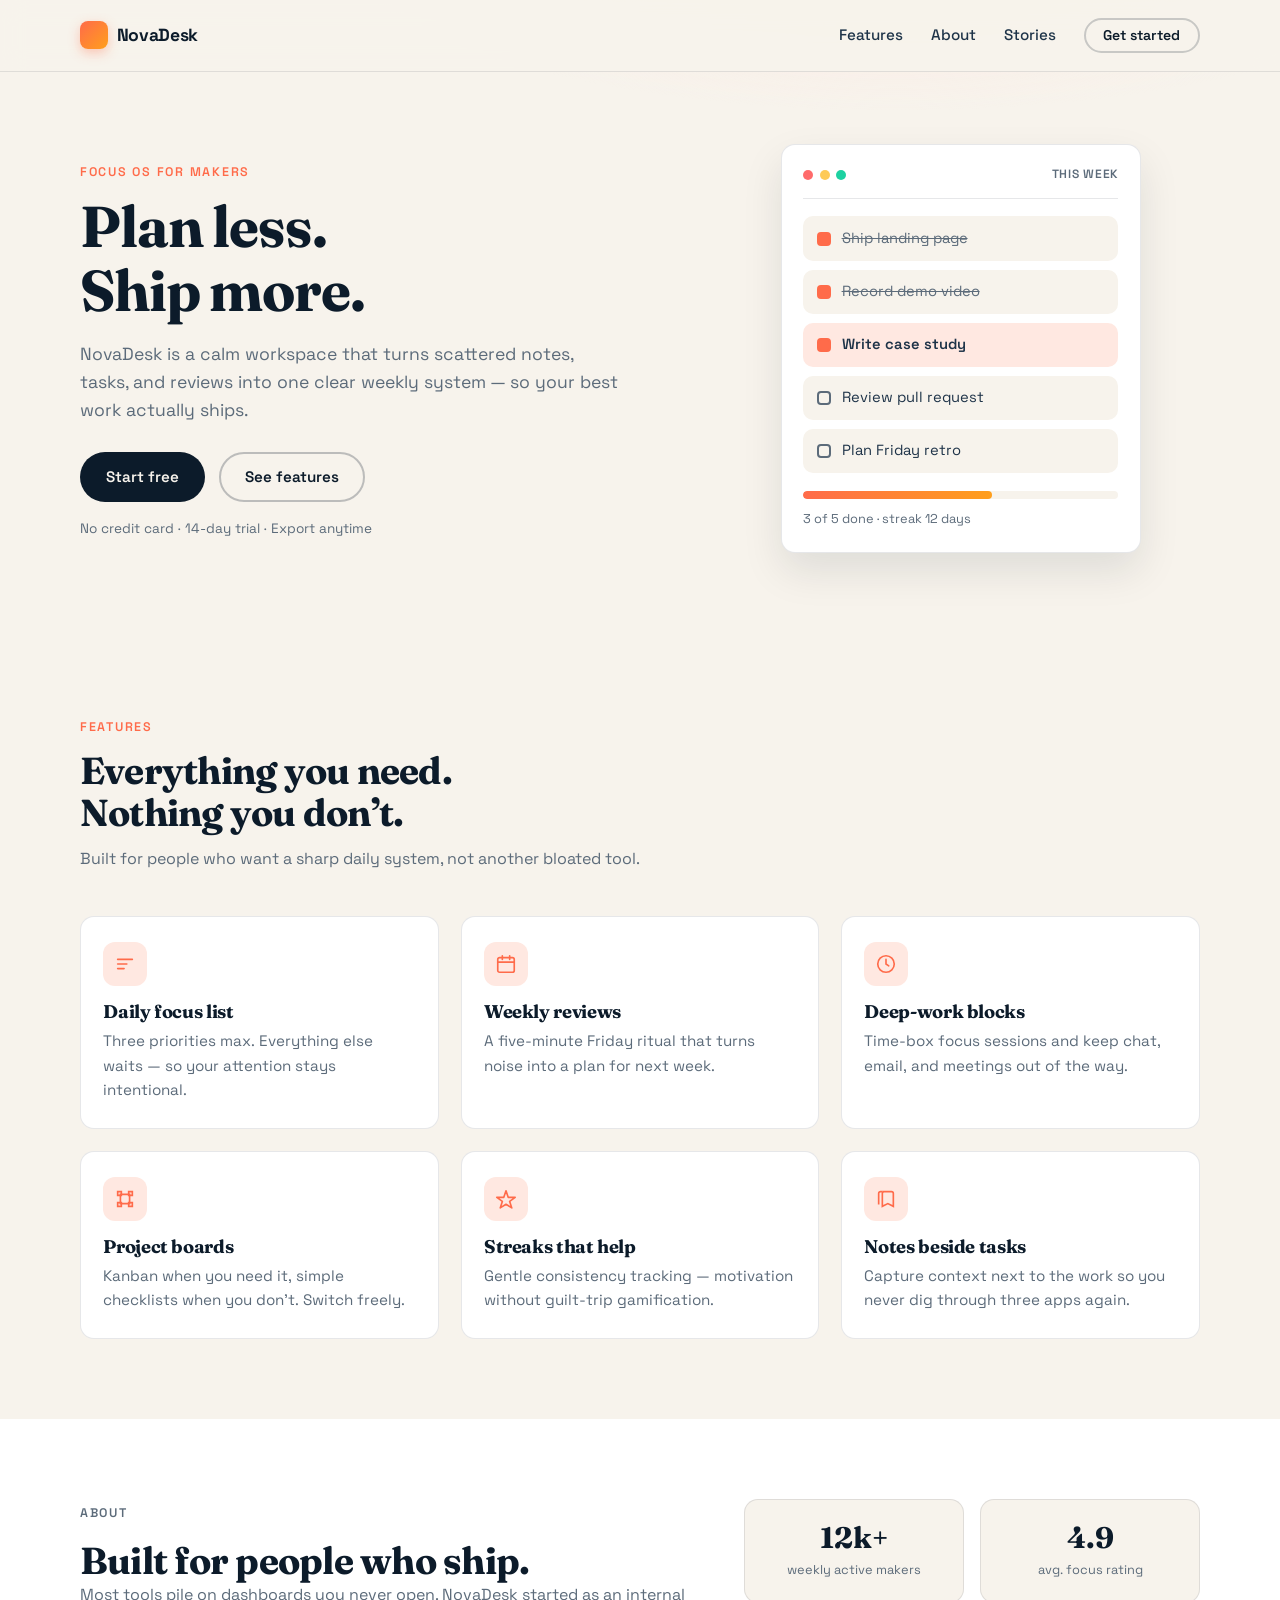
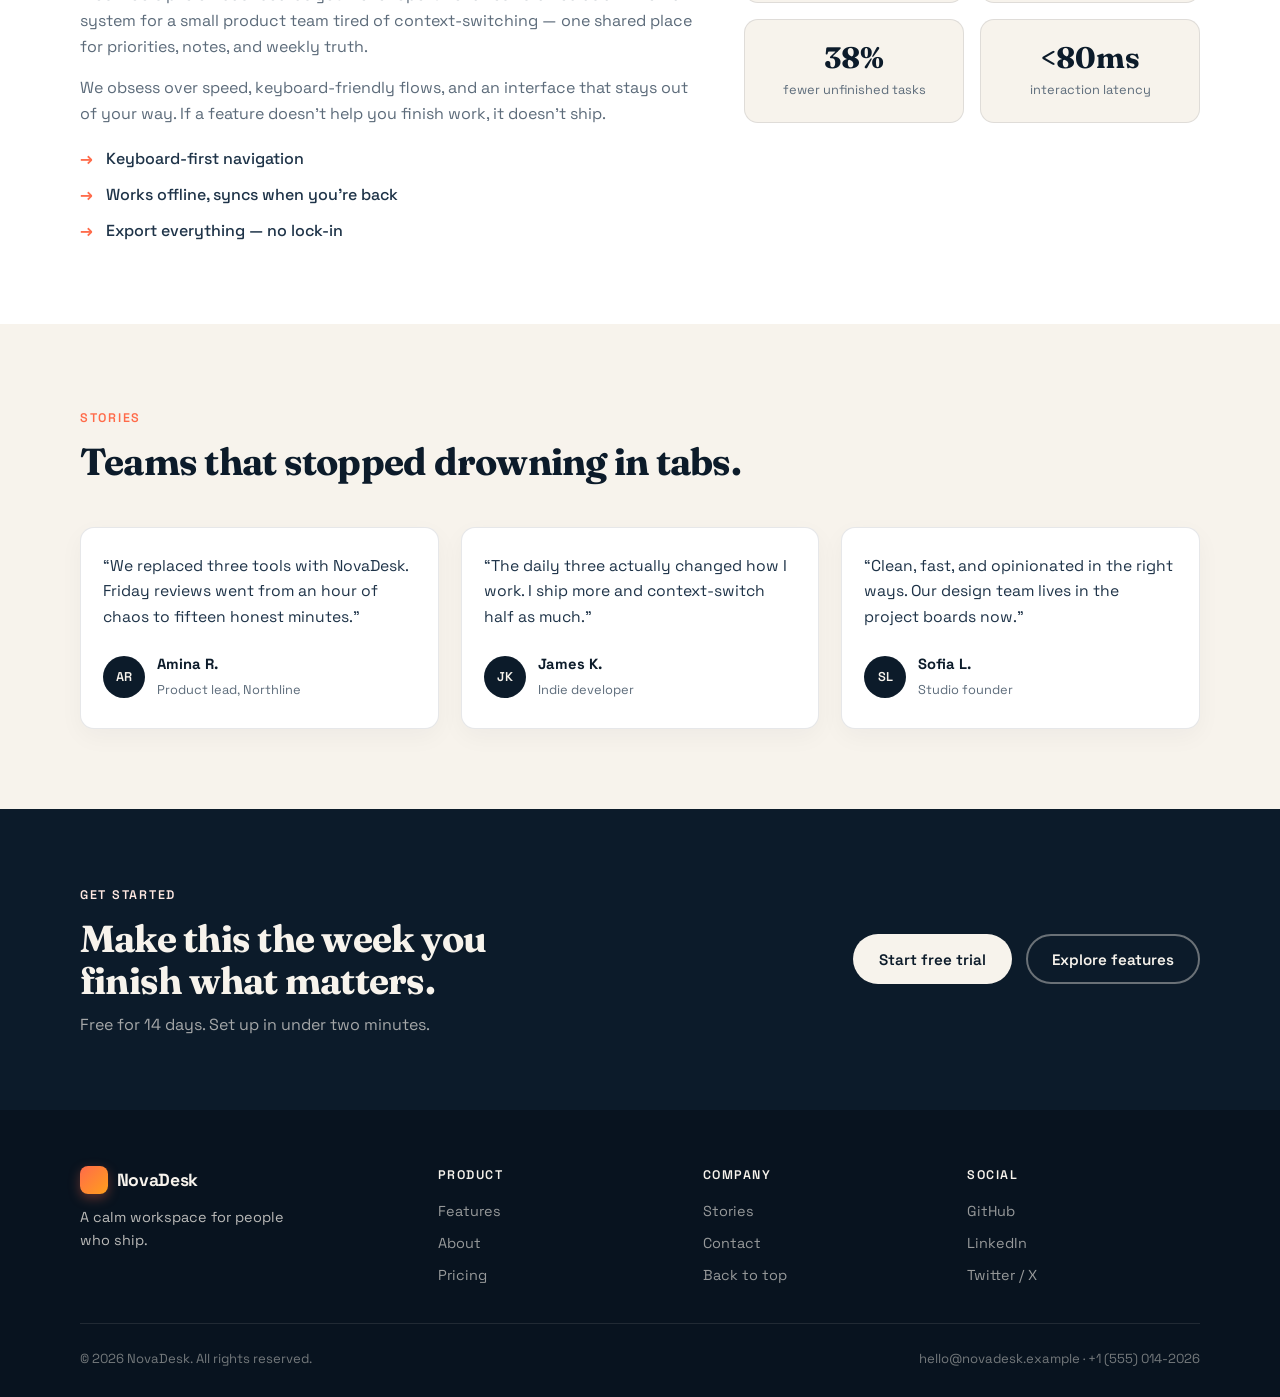
==== WebDev-L1-LandingPage/index.html @ 05ef7a6b "L1 Task 1: NovaDesk landing page (HTML/CSS, responsive, fixed nav)" ====
<!DOCTYPE html>
<html lang="en">
<head>
  <meta charset="UTF-8" />
  <meta name="viewport" content="width=device-width, initial-scale=1.0" />
  <title>NovaDesk — Focus. Plan. Ship.</title>
  <meta name="description" content="NovaDesk is a calm workspace for makers who ship — plan your week, protect deep work, finish what matters." />
  <link rel="preconnect" href="https://fonts.googleapis.com" />
  <link rel="preconnect" href="https://fonts.gstatic.com" crossorigin />
  <link href="https://fonts.googleapis.com/css2?family=Fraunces:opsz,wght@9..144,500;9..144,700&family=Space+Grotesk:wght@400;500;600;700&display=swap" rel="stylesheet" />
  <link rel="stylesheet" href="style.css" />
</head>
<body>
  <header class="nav" id="top">
    <div class="container nav__inner">
      <a class="nav__brand" href="#top" aria-label="NovaDesk home">
        <span class="nav__logo" aria-hidden="true"></span>
        NovaDesk
      </a>
      <button class="nav__toggle" type="button" aria-label="Open menu" aria-expanded="false" aria-controls="nav-menu">
        <span></span><span></span>
      </button>
      <nav class="nav__menu" id="nav-menu">
        <a href="#features">Features</a>
        <a href="#about">About</a>
        <a href="#stories">Stories</a>
        <a class="btn btn--small btn--ghost" href="#cta">Get started</a>
      </nav>
    </div>
  </header>

  <main>
    <!-- HERO -->
    <section class="hero">
      <div class="container hero__grid">
        <div class="hero__copy">
          <p class="eyebrow">Focus OS for makers</p>
          <h1>Plan less.<br />Ship more.</h1>
          <p class="lead">
            NovaDesk is a calm workspace that turns scattered notes, tasks, and
            reviews into one clear weekly system — so your best work actually ships.
          </p>
          <div class="hero__actions">
            <a class="btn btn--primary" href="#cta">Start free</a>
            <a class="btn btn--secondary" href="#features">See features</a>
          </div>
          <p class="hero__note">No credit card · 14-day trial · Export anytime</p>
        </div>
        <div class="hero__visual" aria-hidden="true">
          <div class="panel">
            <div class="panel__bar">
              <span></span><span></span><span></span>
              <em>This week</em>
            </div>
            <ul class="panel__list">
              <li class="done">Ship landing page</li>
              <li class="done">Record demo video</li>
              <li class="active">Write case study</li>
              <li>Review pull request</li>
              <li>Plan Friday retro</li>
            </ul>
            <div class="panel__meter">
              <div class="panel__meter-fill"></div>
            </div>
            <p class="panel__meta">3 of 5 done · streak 12 days</p>
          </div>
        </div>
      </div>
    </section>

    <!-- FEATURES -->
    <section class="section" id="features">
      <div class="container">
        <div class="section__head">
          <p class="eyebrow">Features</p>
          <h2>Everything you need.<br />Nothing you don’t.</h2>
          <p class="section__sub">
            Built for people who want a sharp daily system, not another bloated tool.
          </p>
        </div>
        <div class="cards">
          <article class="card">
            <div class="card__icon" aria-hidden="true">
              <svg viewBox="0 0 24 24" fill="none" stroke="currentColor" stroke-width="1.8"><path d="M4 7h16M4 12h10M4 17h7" stroke-linecap="round"/></svg>
            </div>
            <h3>Daily focus list</h3>
            <p>Three priorities max. Everything else waits — so your attention stays intentional.</p>
          </article>
          <article class="card">
            <div class="card__icon" aria-hidden="true">
              <svg viewBox="0 0 24 24" fill="none" stroke="currentColor" stroke-width="1.8"><rect x="3" y="5" width="18" height="16" rx="2"/><path d="M3 10h18M8 3v4M16 3v4" stroke-linecap="round"/></svg>
            </div>
            <h3>Weekly reviews</h3>
            <p>A five-minute Friday ritual that turns noise into a plan for next week.</p>
          </article>
          <article class="card">
            <div class="card__icon" aria-hidden="true">
              <svg viewBox="0 0 24 24" fill="none" stroke="currentColor" stroke-width="1.8"><circle cx="12" cy="12" r="9"/><path d="M12 7v5l3 2" stroke-linecap="round"/></svg>
            </div>
            <h3>Deep-work blocks</h3>
            <p>Time-box focus sessions and keep chat, email, and meetings out of the way.</p>
          </article>
          <article class="card">
            <div class="card__icon" aria-hidden="true">
              <svg viewBox="0 0 24 24" fill="none" stroke="currentColor" stroke-width="1.8"><path d="M7 7h10v10H7z"/><path d="M4 4h4v4H4zM16 4h4v4h-4zM4 16h4v4H4zM16 16h4v4h-4z"/></svg>
            </div>
            <h3>Project boards</h3>
            <p>Kanban when you need it, simple checklists when you don’t. Switch freely.</p>
          </article>
          <article class="card">
            <div class="card__icon" aria-hidden="true">
              <svg viewBox="0 0 24 24" fill="none" stroke="currentColor" stroke-width="1.8"><path d="M12 3l2.4 7.2H22l-6 4.4 2.3 7.1L12 17.8 5.7 21.7 8 14.6 2 10.2h7.6L12 3z" stroke-linejoin="round"/></svg>
            </div>
            <h3>Streaks that help</h3>
            <p>Gentle consistency tracking — motivation without guilt-trip gamification.</p>
          </article>
          <article class="card">
            <div class="card__icon" aria-hidden="true">
              <svg viewBox="0 0 24 24" fill="none" stroke="currentColor" stroke-width="1.8"><path d="M8 4h10a2 2 0 012 2v14l-6-3-6 3V6a2 2 0 012-2z"/><path d="M8 4H6a2 2 0 00-2 2v12"/></svg>
            </div>
            <h3>Notes beside tasks</h3>
            <p>Capture context next to the work so you never dig through three apps again.</p>
          </article>
        </div>
      </div>
    </section>

    <!-- ABOUT -->
    <section class="section section--alt" id="about">
      <div class="container about">
        <div class="about__copy">
          <p class="eyebrow">About</p>
          <h2>Built for people who ship.</h2>
          <p>
            Most tools pile on dashboards you never open. NovaDesk started as an
            internal system for a small product team tired of context-switching —
            one shared place for priorities, notes, and weekly truth.
          </p>
          <p>
            We obsess over speed, keyboard-friendly flows, and an interface that
            stays out of your way. If a feature doesn’t help you finish work,
            it doesn’t ship.
          </p>
          <ul class="about__points">
            <li>Keyboard-first navigation</li>
            <li>Works offline, syncs when you’re back</li>
            <li>Export everything — no lock-in</li>
          </ul>
        </div>
        <div class="about__stats">
          <div class="stat">
            <strong>12k+</strong>
            <span>weekly active makers</span>
          </div>
          <div class="stat">
            <strong>4.9</strong>
            <span>avg. focus rating</span>
          </div>
          <div class="stat">
            <strong>38%</strong>
            <span>fewer unfinished tasks</span>
          </div>
          <div class="stat">
            <strong>&lt;80ms</strong>
            <span>interaction latency</span>
          </div>
        </div>
      </div>
    </section>

    <!-- TESTIMONIALS -->
    <section class="section" id="stories">
      <div class="container">
        <div class="section__head">
          <p class="eyebrow">Stories</p>
          <h2>Teams that stopped drowning in tabs.</h2>
        </div>
        <div class="quotes">
          <figure class="quote">
            <blockquote>
              “We replaced three tools with NovaDesk. Friday reviews went from an
              hour of chaos to fifteen honest minutes.”
            </blockquote>
            <figcaption>
              <span class="quote__avatar" aria-hidden="true">AR</span>
              <div>
                <strong>Amina R.</strong>
                <span>Product lead, Northline</span>
              </div>
            </figcaption>
          </figure>
          <figure class="quote">
            <blockquote>
              “The daily three actually changed how I work. I ship more and
              context-switch half as much.”
            </blockquote>
            <figcaption>
              <span class="quote__avatar" aria-hidden="true">JK</span>
              <div>
                <strong>James K.</strong>
                <span>Indie developer</span>
              </div>
            </figcaption>
          </figure>
          <figure class="quote">
            <blockquote>
              “Clean, fast, and opinionated in the right ways. Our design team
              lives in the project boards now.”
            </blockquote>
            <figcaption>
              <span class="quote__avatar" aria-hidden="true">SL</span>
              <div>
                <strong>Sofia L.</strong>
                <span>Studio founder</span>
              </div>
            </figcaption>
          </figure>
        </div>
      </div>
    </section>

    <!-- CTA -->
    <section class="cta" id="cta">
      <div class="container cta__inner">
        <div>
          <p class="eyebrow eyebrow--on-dark">Get started</p>
          <h2>Make this the week you finish what matters.</h2>
          <p class="cta__sub">Free for 14 days. Set up in under two minutes.</p>
        </div>
        <div class="cta__actions">
          <a class="btn btn--light" href="mailto:hello@novadesk.example">Start free trial</a>
          <a class="btn btn--outline-light" href="#features">Explore features</a>
        </div>
      </div>
    </section>
  </main>

  <footer class="footer">
    <div class="container footer__grid">
      <div class="footer__brand">
        <a class="nav__brand" href="#top">
          <span class="nav__logo" aria-hidden="true"></span>
          NovaDesk
        </a>
        <p>A calm workspace for people who ship.</p>
      </div>
      <div class="footer__col">
        <h4>Product</h4>
        <a href="#features">Features</a>
        <a href="#about">About</a>
        <a href="#cta">Pricing</a>
      </div>
      <div class="footer__col">
        <h4>Company</h4>
        <a href="#stories">Stories</a>
        <a href="mailto:hello@novadesk.example">Contact</a>
        <a href="#top">Back to top</a>
      </div>
      <div class="footer__col">
        <h4>Social</h4>
        <a href="https://github.com/bilalmlkdev" target="_blank" rel="noopener noreferrer">GitHub</a>
        <a href="https://linkedin.com/in/bilalmlkdev" target="_blank" rel="noopener noreferrer">LinkedIn</a>
        <a href="https://twitter.com" target="_blank" rel="noopener noreferrer">Twitter / X</a>
      </div>
    </div>
    <div class="container footer__base">
      <p>© 2026 NovaDesk. All rights reserved.</p>
      <p>hello@novadesk.example · +1 (555) 014-2026</p>
    </div>
  </footer>

  <script src="script.js"></script>
</body>
</html>
---- WebDev-L1-LandingPage/style.css ----
/* NovaDesk — Level 1 Task 1 Landing Page
   Palette: ink navy + warm cream + coral accent (consistent across sections) */

:root {
  --ink: #0c1b2a;
  --ink-soft: #1e3348;
  --cream: #f7f3ec;
  --paper: #ffffff;
  --coral: #ff6b4a;
  --coral-soft: #ffe8e1;
  --muted: #5c6b7a;
  --line: rgba(12, 27, 42, 0.1);
  --shadow: 0 18px 40px rgba(12, 27, 42, 0.1);
  --radius: 14px;
  --nav-h: 72px;
  --font-body: "Space Grotesk", system-ui, sans-serif;
  --font-display: "Fraunces", Georgia, serif;
  --max: 1120px;
}

*,
*::before,
*::after {
  box-sizing: border-box;
  margin: 0;
  padding: 0;
}

html {
  scroll-behavior: smooth;
}

body {
  font-family: var(--font-body);
  font-size: 16px;
  line-height: 1.6;
  color: var(--ink);
  background: var(--cream);
  -webkit-font-smoothing: antialiased;
}

img {
  max-width: 100%;
  display: block;
}

a {
  color: inherit;
  text-decoration: none;
}

ul {
  list-style: none;
}

.container {
  width: min(var(--max), calc(100% - 2.5rem));
  margin-inline: auto;
}

/* ---------- Typography ---------- */
h1,
h2,
h3 {
  font-family: var(--font-display);
  font-weight: 700;
  line-height: 1.12;
  letter-spacing: -0.02em;
  color: var(--ink);
}

h1 {
  font-size: clamp(2.4rem, 5vw, 3.6rem);
}

h2 {
  font-size: clamp(1.75rem, 3vw, 2.35rem);
}

h3 {
  font-size: 1.15rem;
  margin-bottom: 0.4rem;
}

.eyebrow {
  display: inline-block;
  font-family: var(--font-body);
  font-size: 0.78rem;
  font-weight: 600;
  letter-spacing: 0.14em;
  text-transform: uppercase;
  color: var(--coral);
  margin-bottom: 0.75rem;
}

.eyebrow--on-dark {
  color: var(--coral-soft);
}

.lead {
  font-size: 1.1rem;
  color: var(--muted);
  max-width: 34rem;
  margin-top: 1rem;
}

.section__sub {
  color: var(--muted);
  max-width: 36rem;
  margin-top: 0.75rem;
}

/* ---------- Buttons ---------- */
.btn {
  display: inline-flex;
  align-items: center;
  justify-content: center;
  gap: 0.5rem;
  font-family: var(--font-body);
  font-weight: 600;
  font-size: 0.95rem;
  line-height: 1;
  padding: 0.95rem 1.5rem;
  border-radius: 999px;
  border: 2px solid transparent;
  cursor: pointer;
  transition: transform 0.15s ease, background 0.15s ease, color 0.15s ease,
    border-color 0.15s ease;
}

.btn:hover {
  transform: translateY(-1px);
}

.btn--primary {
  background: var(--ink);
  color: var(--cream);
}

.btn--primary:hover {
  background: var(--ink-soft);
}

.btn--secondary {
  background: transparent;
  color: var(--ink);
  border-color: rgba(12, 27, 42, 0.25);
}

.btn--secondary:hover {
  border-color: var(--ink);
  background: rgba(12, 27, 42, 0.04);
}

.btn--ghost {
  background: transparent;
  color: var(--ink);
  border-color: rgba(12, 27, 42, 0.2);
  padding: 0.55rem 1.1rem;
  font-size: 0.88rem;
}

.btn--ghost:hover {
  border-color: var(--coral);
  color: var(--coral);
}

.btn--small {
  padding: 0.55rem 1.1rem;
  font-size: 0.88rem;
}

.btn--light {
  background: var(--cream);
  color: var(--ink);
}

.btn--light:hover {
  background: var(--paper);
}

.btn--outline-light {
  background: transparent;
  color: var(--cream);
  border-color: rgba(247, 243, 236, 0.4);
}

.btn--outline-light:hover {
  border-color: var(--cream);
  background: rgba(247, 243, 236, 0.08);
}

/* ---------- Nav (fixed) ---------- */
.nav {
  position: fixed;
  top: 0;
  left: 0;
  right: 0;
  z-index: 100;
  height: var(--nav-h);
  background: rgba(247, 243, 236, 0.92);
  backdrop-filter: blur(12px);
  border-bottom: 1px solid var(--line);
}

.nav__inner {
  height: 100%;
  display: flex;
  align-items: center;
  justify-content: space-between;
  gap: 1rem;
}

.nav__brand {
  display: inline-flex;
  align-items: center;
  gap: 0.55rem;
  font-weight: 700;
  font-size: 1.1rem;
  letter-spacing: -0.02em;
}

.nav__logo {
  width: 28px;
  height: 28px;
  border-radius: 8px;
  background: linear-gradient(135deg, var(--coral), #ff9f1c);
  box-shadow: 0 4px 12px rgba(255, 107, 74, 0.35);
}

.nav__menu {
  display: flex;
  align-items: center;
  gap: 1.75rem;
}

.nav__menu a:not(.btn) {
  font-size: 0.95rem;
  font-weight: 500;
  color: var(--ink-soft);
  transition: color 0.15s ease;
}

.nav__menu a:not(.btn):hover {
  color: var(--coral);
}

.nav__toggle {
  display: none;
  flex-direction: column;
  justify-content: center;
  gap: 6px;
  width: 44px;
  height: 44px;
  padding: 10px;
  background: transparent;
  border: 1px solid var(--line);
  border-radius: 10px;
  cursor: pointer;
}

.nav__toggle span {
  display: block;
  height: 2px;
  background: var(--ink);
  border-radius: 2px;
  transition: transform 0.2s ease, opacity 0.2s ease;
}

/* ---------- Hero ---------- */
.hero {
  padding: calc(var(--nav-h) + 4.5rem) 0 5rem;
  background:
    radial-gradient(ellipse 80% 50% at 70% -10%, var(--coral-soft), transparent 55%),
    var(--cream);
}

.hero__grid {
  display: grid;
  grid-template-columns: 1.1fr 0.9fr;
  gap: 3.5rem;
  align-items: center;
}

.hero__actions {
  display: flex;
  flex-wrap: wrap;
  gap: 0.85rem;
  margin-top: 1.75rem;
}

.hero__note {
  margin-top: 1rem;
  font-size: 0.85rem;
  color: var(--muted);
}

.hero__visual {
  display: flex;
  justify-content: center;
}

.panel {
  width: 100%;
  max-width: 360px;
  background: var(--paper);
  border: 1px solid var(--line);
  border-radius: var(--radius);
  box-shadow: var(--shadow);
  padding: 1.25rem 1.35rem 1.4rem;
}

.panel__bar {
  display: flex;
  align-items: center;
  gap: 0.4rem;
  margin-bottom: 1.1rem;
  padding-bottom: 0.85rem;
  border-bottom: 1px solid var(--line);
}

.panel__bar span {
  width: 10px;
  height: 10px;
  border-radius: 50%;
  background: var(--line);
}

.panel__bar span:nth-child(1) {
  background: #ff6b6b;
}
.panel__bar span:nth-child(2) {
  background: #feca57;
}
.panel__bar span:nth-child(3) {
  background: #1dd1a1;
}

.panel__bar em {
  margin-left: auto;
  font-style: normal;
  font-size: 0.75rem;
  font-weight: 600;
  letter-spacing: 0.06em;
  text-transform: uppercase;
  color: var(--muted);
}

.panel__list {
  display: flex;
  flex-direction: column;
  gap: 0.55rem;
}

.panel__list li {
  position: relative;
  padding: 0.65rem 0.85rem 0.65rem 2.4rem;
  background: var(--cream);
  border-radius: 10px;
  font-size: 0.92rem;
  color: var(--ink-soft);
}

.panel__list li::before {
  content: "";
  position: absolute;
  left: 0.85rem;
  top: 50%;
  transform: translateY(-50%);
  width: 14px;
  height: 14px;
  border: 2px solid var(--muted);
  border-radius: 4px;
}

.panel__list li.done {
  color: var(--muted);
  text-decoration: line-through;
}

.panel__list li.done::before {
  background: var(--coral);
  border-color: var(--coral);
}

.panel__list li.active {
  background: var(--coral-soft);
  font-weight: 600;
}

.panel__list li.active::before {
  border-color: var(--coral);
  background: var(--coral);
}

.panel__meter {
  margin-top: 1.1rem;
  height: 8px;
  background: var(--cream);
  border-radius: 999px;
  overflow: hidden;
}

.panel__meter-fill {
  width: 60%;
  height: 100%;
  background: linear-gradient(90deg, var(--coral), #ff9f1c);
  border-radius: inherit;
}

.panel__meta {
  margin-top: 0.65rem;
  font-size: 0.8rem;
  color: var(--muted);
}

/* ---------- Sections ---------- */
.section {
  padding: 5rem 0;
}

.section--alt {
  background: var(--paper);
}

.section__head {
  margin-bottom: 2.75rem;
}

/* ---------- Feature cards ---------- */
.cards {
  display: grid;
  grid-template-columns: repeat(3, 1fr);
  gap: 1.35rem;
}

.card {
  background: var(--paper);
  border: 1px solid var(--line);
  border-radius: var(--radius);
  padding: 1.6rem 1.4rem;
  transition: transform 0.2s ease, box-shadow 0.2s ease;
}

.section--alt .card,
.card {
  background: var(--paper);
}

.card:hover {
  transform: translateY(-4px);
  box-shadow: var(--shadow);
}

.card p {
  font-size: 0.95rem;
  color: var(--muted);
}

.card__icon {
  width: 44px;
  height: 44px;
  display: flex;
  align-items: center;
  justify-content: center;
  background: var(--coral-soft);
  color: var(--coral);
  border-radius: 12px;
  margin-bottom: 1rem;
}

.card__icon svg {
  width: 22px;
  height: 22px;
}

/* ---------- About ---------- */
.about {
  display: grid;
  grid-template-columns: 1.15fr 0.85fr;
  gap: 3rem;
  align-items: start;
}

.about__copy p {
  color: var(--muted);
  margin-bottom: 1rem;
}

.about__points {
  margin-top: 1.25rem;
  display: flex;
  flex-direction: column;
  gap: 0.65rem;
}

.about__points li {
  position: relative;
  padding-left: 1.6rem;
  font-weight: 500;
  color: var(--ink-soft);
}

.about__points li::before {
  content: "→";
  position: absolute;
  left: 0;
  color: var(--coral);
  font-weight: 700;
}

.about__stats {
  display: grid;
  grid-template-columns: 1fr 1fr;
  gap: 1rem;
}

.stat {
  background: var(--cream);
  border: 1px solid var(--line);
  border-radius: var(--radius);
  padding: 1.35rem 1.1rem;
  text-align: center;
}

.stat strong {
  display: block;
  font-family: var(--font-display);
  font-size: 1.85rem;
  color: var(--ink);
  line-height: 1.1;
}

.stat span {
  display: block;
  margin-top: 0.35rem;
  font-size: 0.8rem;
  color: var(--muted);
}

/* ---------- Testimonials ---------- */
.quotes {
  display: grid;
  grid-template-columns: repeat(3, 1fr);
  gap: 1.35rem;
}

.quote {
  background: var(--paper);
  border: 1px solid var(--line);
  border-radius: var(--radius);
  padding: 1.6rem 1.4rem;
  display: flex;
  flex-direction: column;
  gap: 1.35rem;
  box-shadow: 0 8px 24px rgba(12, 27, 42, 0.04);
}

.quote blockquote {
  font-size: 0.98rem;
  color: var(--ink-soft);
  line-height: 1.65;
}

.quote figcaption {
  display: flex;
  align-items: center;
  gap: 0.75rem;
  margin-top: auto;
}

.quote__avatar {
  width: 42px;
  height: 42px;
  border-radius: 50%;
  background: var(--ink);
  color: var(--cream);
  display: flex;
  align-items: center;
  justify-content: center;
  font-size: 0.8rem;
  font-weight: 600;
  flex-shrink: 0;
}

.quote figcaption strong {
  display: block;
  font-size: 0.92rem;
}

.quote figcaption span:not(.quote__avatar) {
  font-size: 0.8rem;
  color: var(--muted);
}

/* ---------- CTA ---------- */
.cta {
  background: var(--ink);
  color: var(--cream);
  padding: 4.5rem 0;
}

.cta__inner {
  display: flex;
  align-items: center;
  justify-content: space-between;
  gap: 2rem;
  flex-wrap: wrap;
}

.cta h2 {
  color: var(--cream);
  max-width: 18ch;
}

.cta__sub {
  margin-top: 0.65rem;
  color: rgba(247, 243, 236, 0.65);
}

.cta__actions {
  display: flex;
  flex-wrap: wrap;
  gap: 0.85rem;
}

/* ---------- Footer ---------- */
.footer {
  background: #08131f;
  color: rgba(247, 243, 236, 0.75);
  padding: 3.5rem 0 1.75rem;
}

.footer__grid {
  display: grid;
  grid-template-columns: 1.4fr repeat(3, 1fr);
  gap: 2rem;
  padding-bottom: 2.25rem;
  border-bottom: 1px solid rgba(247, 243, 236, 0.1);
}

.footer__brand .nav__brand {
  color: var(--cream);
  margin-bottom: 0.75rem;
}

.footer__brand p {
  font-size: 0.9rem;
  max-width: 26ch;
}

.footer__col {
  display: flex;
  flex-direction: column;
  gap: 0.55rem;
}

.footer__col h4 {
  font-family: var(--font-body);
  font-size: 0.78rem;
  font-weight: 600;
  letter-spacing: 0.12em;
  text-transform: uppercase;
  color: var(--cream);
  margin-bottom: 0.35rem;
}

.footer__col a {
  font-size: 0.9rem;
  color: rgba(247, 243, 236, 0.6);
  transition: color 0.15s ease;
}

.footer__col a:hover {
  color: var(--coral);
}

.footer__base {
  display: flex;
  justify-content: space-between;
  flex-wrap: wrap;
  gap: 0.75rem;
  padding-top: 1.5rem;
  font-size: 0.82rem;
  color: rgba(247, 243, 236, 0.45);
}

/* ---------- Responsive ---------- */
@media (max-width: 900px) {
  .hero__grid {
    grid-template-columns: 1fr;
    gap: 2.5rem;
  }

  .hero__visual {
    order: -1;
  }

  .cards,
  .quotes {
    grid-template-columns: 1fr 1fr;
  }

  .about {
    grid-template-columns: 1fr;
    gap: 2rem;
  }

  .footer__grid {
    grid-template-columns: 1fr 1fr;
  }
}

@media (max-width: 720px) {
  .nav__toggle {
    display: flex;
  }

  .nav__menu {
    position: absolute;
    top: var(--nav-h);
    left: 0;
    right: 0;
    flex-direction: column;
    align-items: stretch;
    gap: 0;
    background: var(--paper);
    border-bottom: 1px solid var(--line);
    padding: 0.5rem 1.25rem 1rem;
    display: none;
    box-shadow: var(--shadow);
  }

  .nav__menu.is-open {
    display: flex;
  }

  .nav__menu a:not(.btn) {
    padding: 0.85rem 0;
    border-bottom: 1px solid var(--line);
  }

  .nav__menu .btn {
    margin-top: 0.75rem;
    width: 100%;
  }

  .cards,
  .quotes,
  .about__stats,
  .footer__grid {
    grid-template-columns: 1fr;
  }

  .section {
    padding: 3.5rem 0;
  }

  .hero {
    padding-top: calc(var(--nav-h) + 2.5rem);
    padding-bottom: 3rem;
  }

  .cta__inner {
    flex-direction: column;
    align-items: flex-start;
  }

  .hero__actions,
  .cta__actions {
    width: 100%;
  }

  .hero__actions .btn,
  .cta__actions .btn {
    flex: 1;
    min-width: 140px;
  }

  .footer__base {
    flex-direction: column;
  }
}

@media (max-width: 380px) {
  .container {
    width: calc(100% - 1.75rem);
  }

  h1 {
    font-size: 2.1rem;
  }

  .btn {
    width: 100%;
    justify-content: center;
  }

  .hero__actions {
    flex-direction: column;
  }
}
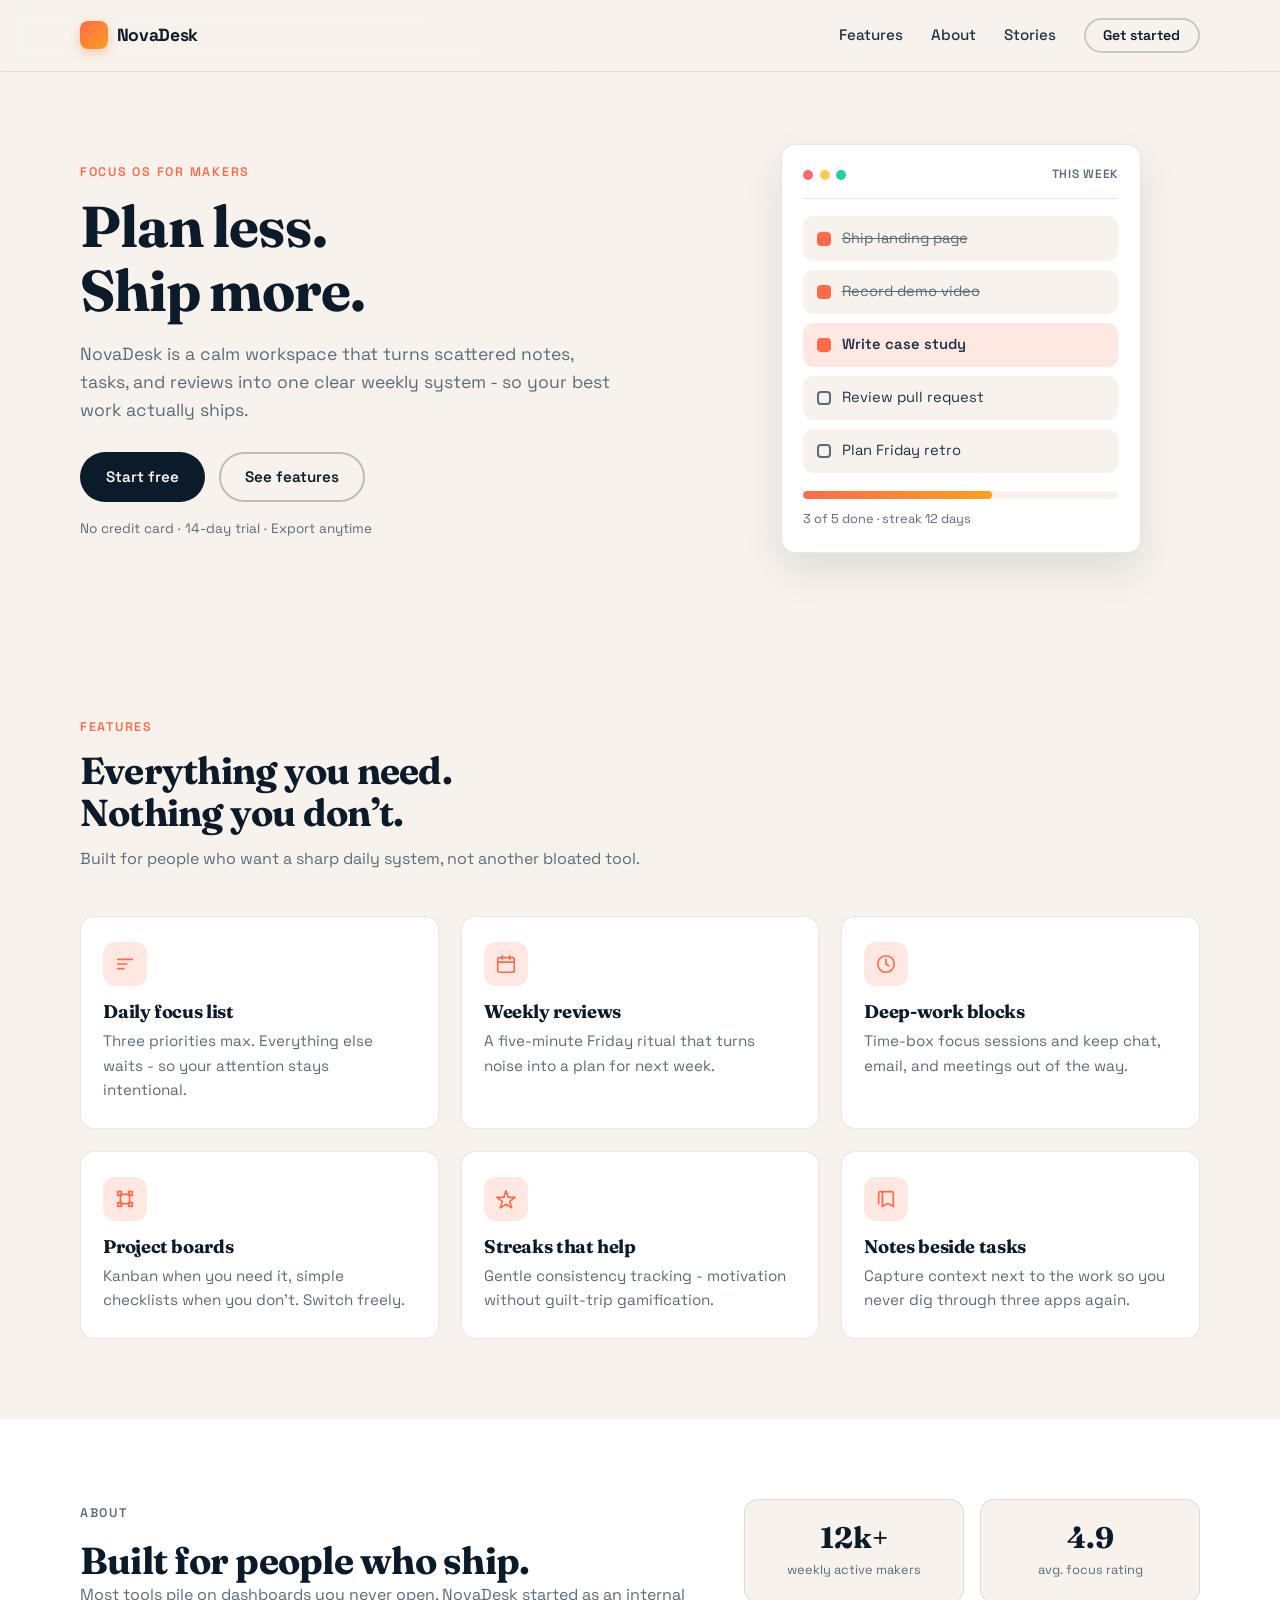
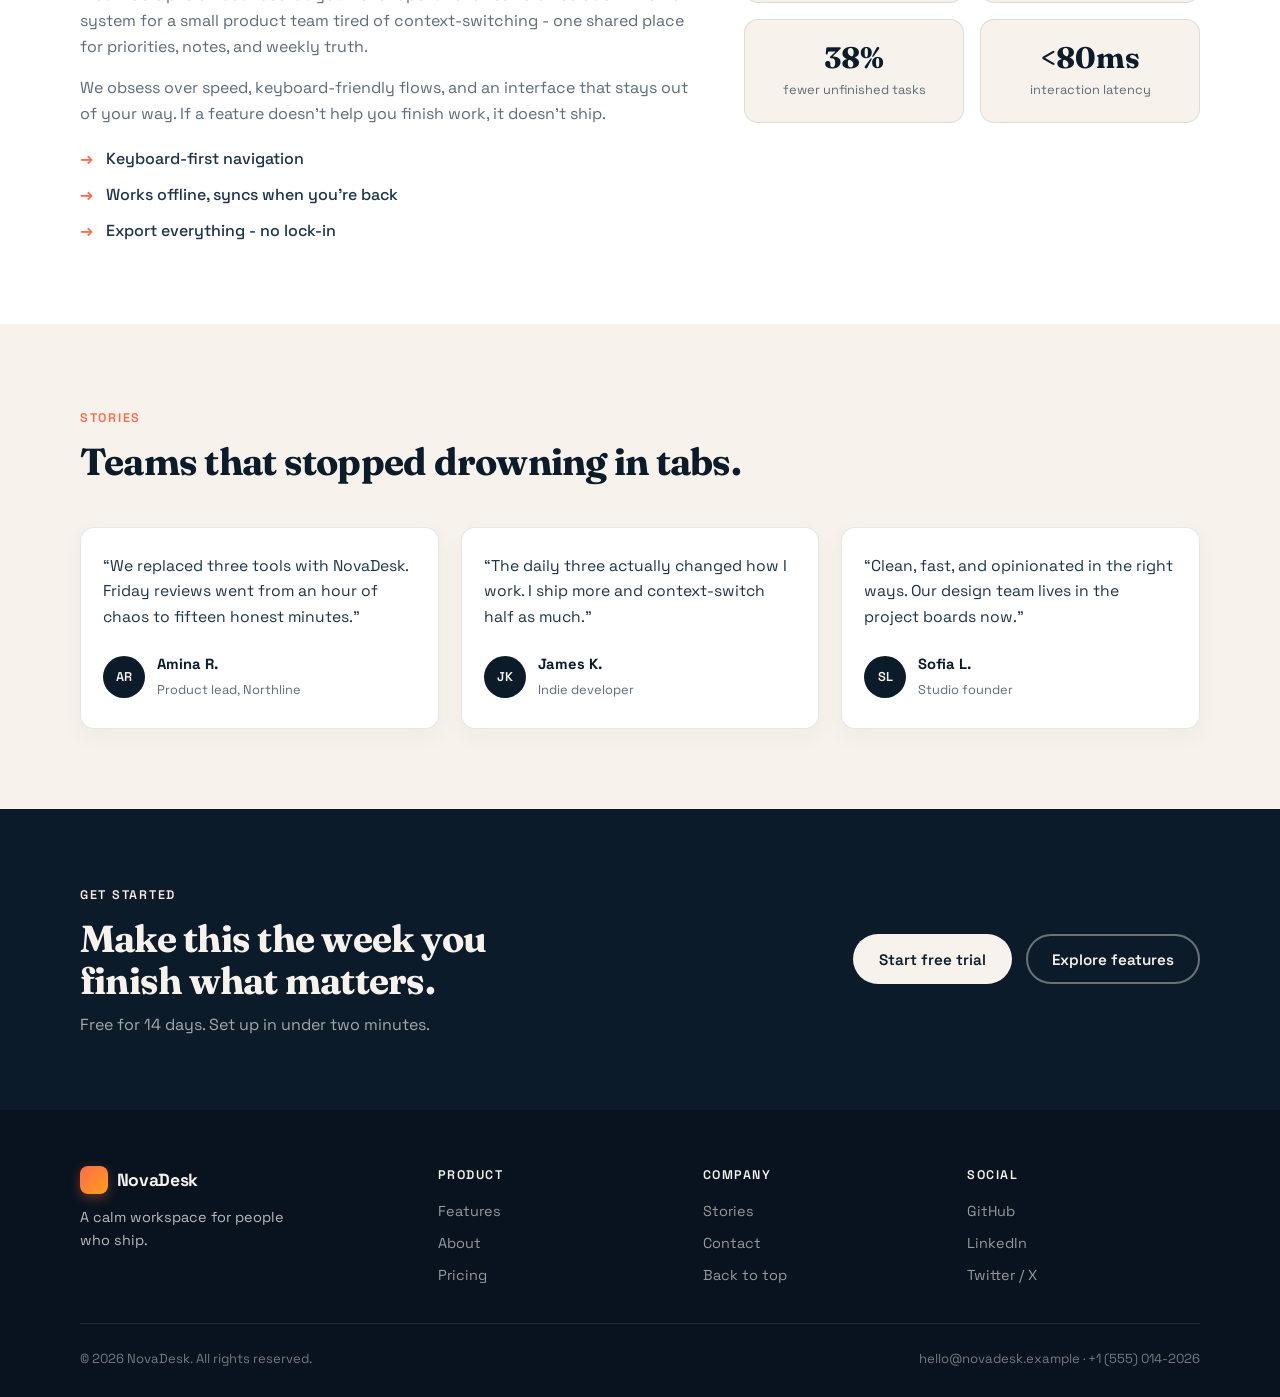
==== commit d9e1c71b: "Replace em/en dashes with hyphens and embed task screenshots in READMEs" ====
--- a/WebDev-L1-LandingPage/index.html
+++ b/WebDev-L1-LandingPage/index.html
@@ -3,8 +3,8 @@
 <head>
   <meta charset="UTF-8" />
   <meta name="viewport" content="width=device-width, initial-scale=1.0" />
-  <title>NovaDesk — Focus. Plan. Ship.</title>
-  <meta name="description" content="NovaDesk is a calm workspace for makers who ship — plan your week, protect deep work, finish what matters." />
+  <title>NovaDesk - Focus. Plan. Ship.</title>
+  <meta name="description" content="NovaDesk is a calm workspace for makers who ship - plan your week, protect deep work, finish what matters." />
   <link rel="preconnect" href="https://fonts.googleapis.com" />
   <link rel="preconnect" href="https://fonts.gstatic.com" crossorigin />
   <link href="https://fonts.googleapis.com/css2?family=Fraunces:opsz,wght@9..144,500;9..144,700&family=Space+Grotesk:wght@400;500;600;700&display=swap" rel="stylesheet" />
@@ -38,7 +38,7 @@
           <h1>Plan less.<br />Ship more.</h1>
           <p class="lead">
             NovaDesk is a calm workspace that turns scattered notes, tasks, and
-            reviews into one clear weekly system — so your best work actually ships.
+            reviews into one clear weekly system - so your best work actually ships.
           </p>
           <div class="hero__actions">
             <a class="btn btn--primary" href="#cta">Start free</a>
@@ -84,7 +84,7 @@
               <svg viewBox="0 0 24 24" fill="none" stroke="currentColor" stroke-width="1.8"><path d="M4 7h16M4 12h10M4 17h7" stroke-linecap="round"/></svg>
             </div>
             <h3>Daily focus list</h3>
-            <p>Three priorities max. Everything else waits — so your attention stays intentional.</p>
+            <p>Three priorities max. Everything else waits - so your attention stays intentional.</p>
           </article>
           <article class="card">
             <div class="card__icon" aria-hidden="true">
@@ -112,7 +112,7 @@
               <svg viewBox="0 0 24 24" fill="none" stroke="currentColor" stroke-width="1.8"><path d="M12 3l2.4 7.2H22l-6 4.4 2.3 7.1L12 17.8 5.7 21.7 8 14.6 2 10.2h7.6L12 3z" stroke-linejoin="round"/></svg>
             </div>
             <h3>Streaks that help</h3>
-            <p>Gentle consistency tracking — motivation without guilt-trip gamification.</p>
+            <p>Gentle consistency tracking - motivation without guilt-trip gamification.</p>
           </article>
           <article class="card">
             <div class="card__icon" aria-hidden="true">
@@ -133,7 +133,7 @@
           <h2>Built for people who ship.</h2>
           <p>
             Most tools pile on dashboards you never open. NovaDesk started as an
-            internal system for a small product team tired of context-switching —
+            internal system for a small product team tired of context-switching -
             one shared place for priorities, notes, and weekly truth.
           </p>
           <p>
@@ -144,7 +144,7 @@
           <ul class="about__points">
             <li>Keyboard-first navigation</li>
             <li>Works offline, syncs when you’re back</li>
-            <li>Export everything — no lock-in</li>
+            <li>Export everything - no lock-in</li>
           </ul>
         </div>
         <div class="about__stats">
--- a/WebDev-L1-LandingPage/style.css
+++ b/WebDev-L1-LandingPage/style.css
@@ -1,4 +1,4 @@
-/* NovaDesk — Level 1 Task 1 Landing Page
+/* NovaDesk - Level 1 Task 1 Landing Page
    Palette: ink navy + warm cream + coral accent (consistent across sections) */
 
 :root {
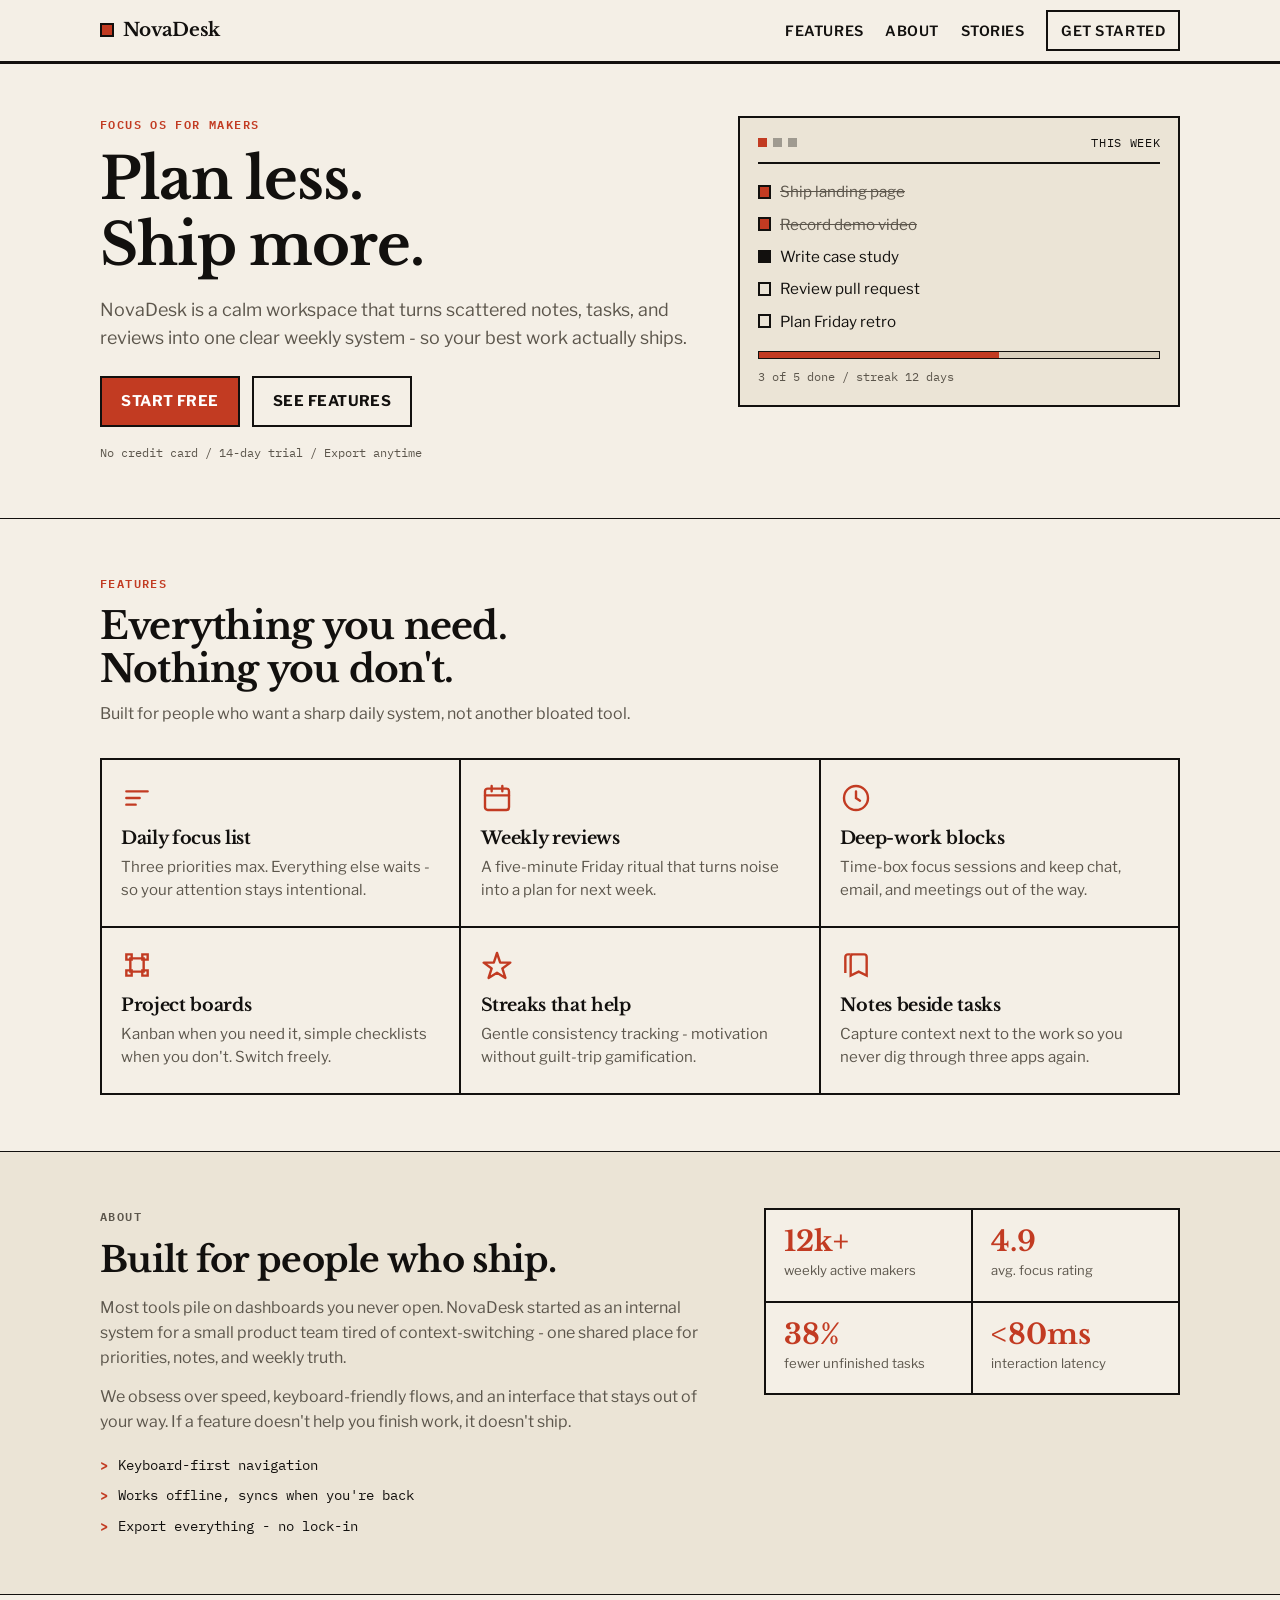
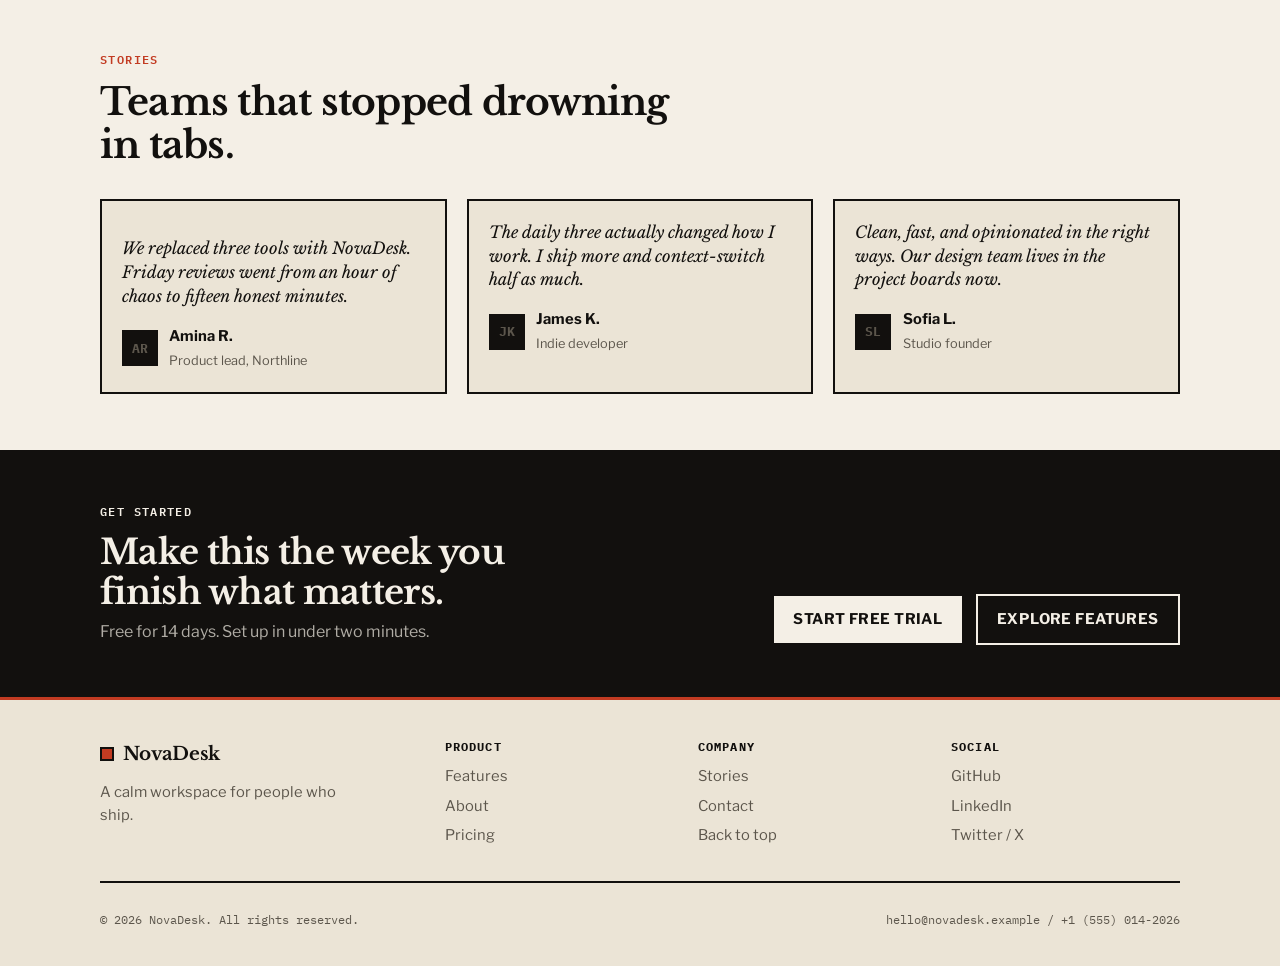
==== commit 5f400c1e: "Redesign all 7 tasks with distinct non-template UIs" ====
--- a/WebDev-L1-LandingPage/index.html
+++ b/WebDev-L1-LandingPage/index.html
@@ -7,7 +7,7 @@
   <meta name="description" content="NovaDesk is a calm workspace for makers who ship - plan your week, protect deep work, finish what matters." />
   <link rel="preconnect" href="https://fonts.googleapis.com" />
   <link rel="preconnect" href="https://fonts.gstatic.com" crossorigin />
-  <link href="https://fonts.googleapis.com/css2?family=Fraunces:opsz,wght@9..144,500;9..144,700&family=Space+Grotesk:wght@400;500;600;700&display=swap" rel="stylesheet" />
+  <link href="https://fonts.googleapis.com/css2?family=Libre+Baskerville:ital,wght@0,400;0,700;1,400&family=Libre+Franklin:wght@400;600;700&family=IBM+Plex+Mono:wght@500;600&display=swap" rel="stylesheet" />
   <link rel="stylesheet" href="style.css" />
 </head>
 <body>
@@ -44,7 +44,7 @@
             <a class="btn btn--primary" href="#cta">Start free</a>
             <a class="btn btn--secondary" href="#features">See features</a>
           </div>
-          <p class="hero__note">No credit card · 14-day trial · Export anytime</p>
+          <p class="hero__note">No credit card / 14-day trial / Export anytime</p>
         </div>
         <div class="hero__visual" aria-hidden="true">
           <div class="panel">
@@ -62,7 +62,7 @@
             <div class="panel__meter">
               <div class="panel__meter-fill"></div>
             </div>
-            <p class="panel__meta">3 of 5 done · streak 12 days</p>
+            <p class="panel__meta">3 of 5 done / streak 12 days</p>
           </div>
         </div>
       </div>
@@ -73,7 +73,7 @@
       <div class="container">
         <div class="section__head">
           <p class="eyebrow">Features</p>
-          <h2>Everything you need.<br />Nothing you don’t.</h2>
+          <h2>Everything you need.<br />Nothing you don't.</h2>
           <p class="section__sub">
             Built for people who want a sharp daily system, not another bloated tool.
           </p>
@@ -105,7 +105,7 @@
               <svg viewBox="0 0 24 24" fill="none" stroke="currentColor" stroke-width="1.8"><path d="M7 7h10v10H7z"/><path d="M4 4h4v4H4zM16 4h4v4h-4zM4 16h4v4H4zM16 16h4v4h-4z"/></svg>
             </div>
             <h3>Project boards</h3>
-            <p>Kanban when you need it, simple checklists when you don’t. Switch freely.</p>
+            <p>Kanban when you need it, simple checklists when you don't. Switch freely.</p>
           </article>
           <article class="card">
             <div class="card__icon" aria-hidden="true">
@@ -138,12 +138,12 @@
           </p>
           <p>
             We obsess over speed, keyboard-friendly flows, and an interface that
-            stays out of your way. If a feature doesn’t help you finish work,
-            it doesn’t ship.
+            stays out of your way. If a feature doesn't help you finish work,
+            it doesn't ship.
           </p>
           <ul class="about__points">
-            <li>Keyboard-first navigation</li>
-            <li>Works offline, syncs when you’re back</li>
+              <li>Keyboard-first navigation</li>
+            <li>Works offline, syncs when you're back</li>
             <li>Export everything - no lock-in</li>
           </ul>
         </div>
@@ -178,8 +178,8 @@
         <div class="quotes">
           <figure class="quote">
             <blockquote>
-              “We replaced three tools with NovaDesk. Friday reviews went from an
-              hour of chaos to fifteen honest minutes.”
+              <p>              We replaced three tools with NovaDesk. Friday reviews went from an
+              hour of chaos to fifteen honest minutes.</p>
             </blockquote>
             <figcaption>
               <span class="quote__avatar" aria-hidden="true">AR</span>
@@ -191,8 +191,8 @@
           </figure>
           <figure class="quote">
             <blockquote>
-              “The daily three actually changed how I work. I ship more and
-              context-switch half as much.”
+              The daily three actually changed how I work. I ship more and
+              context-switch half as much.
             </blockquote>
             <figcaption>
               <span class="quote__avatar" aria-hidden="true">JK</span>
@@ -204,8 +204,8 @@
           </figure>
           <figure class="quote">
             <blockquote>
-              “Clean, fast, and opinionated in the right ways. Our design team
-              lives in the project boards now.”
+              Clean, fast, and opinionated in the right ways. Our design team
+              lives in the project boards now.
             </blockquote>
             <figcaption>
               <span class="quote__avatar" aria-hidden="true">SL</span>
@@ -265,7 +265,7 @@
     </div>
     <div class="container footer__base">
       <p>© 2026 NovaDesk. All rights reserved.</p>
-      <p>hello@novadesk.example · +1 (555) 014-2026</p>
+      <p>hello@novadesk.example / +1 (555) 014-2026</p>
     </div>
   </footer>
 
--- a/WebDev-L1-LandingPage/style.css
+++ b/WebDev-L1-LandingPage/style.css
@@ -1,29 +1,20 @@
-/* NovaDesk - Level 1 Task 1 Landing Page
-   Palette: ink navy + warm cream + coral accent (consistent across sections) */
-
+/* Editorial print: cream paper, ink black, signal red. No gradients. */
 :root {
-  --ink: #0c1b2a;
-  --ink-soft: #1e3348;
-  --cream: #f7f3ec;
-  --paper: #ffffff;
-  --coral: #ff6b4a;
-  --coral-soft: #ffe8e1;
-  --muted: #5c6b7a;
-  --line: rgba(12, 27, 42, 0.1);
-  --shadow: 0 18px 40px rgba(12, 27, 42, 0.1);
-  --radius: 14px;
-  --nav-h: 72px;
-  --font-body: "Space Grotesk", system-ui, sans-serif;
-  --font-display: "Fraunces", Georgia, serif;
-  --max: 1120px;
+  --paper: #f4efe6;
+  --paper-2: #ebe4d6;
+  --ink: #12100e;
+  --muted: #5c564c;
+  --red: #c23b22;
+  --rule: #12100e;
+  --font-display: "Libre Baskerville", Georgia, "Times New Roman", serif;
+  --font-body: "Libre Franklin", "Helvetica Neue", Arial, sans-serif;
+  --font-mono: "IBM Plex Mono", "Courier New", monospace;
 }
 
 *,
 *::before,
 *::after {
   box-sizing: border-box;
-  margin: 0;
-  padding: 0;
 }
 
 html {
@@ -31,11 +22,12 @@
 }
 
 body {
+  margin: 0;
   font-family: var(--font-body);
   font-size: 16px;
-  line-height: 1.6;
+  line-height: 1.55;
   color: var(--ink);
-  background: var(--cream);
+  background: var(--paper);
   -webkit-font-smoothing: antialiased;
 }
 
@@ -46,541 +38,490 @@
 
 a {
   color: inherit;
+  text-decoration-thickness: 1px;
+  text-underline-offset: 3px;
+}
+
+.container {
+  width: min(1080px, calc(100% - 2.5rem));
+  margin-inline: auto;
+}
+
+/* Nav: newspaper masthead */
+.nav {
+  position: sticky;
+  top: 0;
+  z-index: 50;
+  background: var(--paper);
+  border-bottom: 3px solid var(--rule);
+}
+
+.nav__inner {
+  display: flex;
+  align-items: center;
+  justify-content: space-between;
+  gap: 1rem;
+  min-height: 56px;
+  padding-block: 0.65rem;
+}
+
+.nav__brand {
+  display: inline-flex;
+  align-items: center;
+  gap: 0.55rem;
+  font-family: var(--font-display);
+  font-weight: 700;
+  font-size: 1.15rem;
+  letter-spacing: -0.02em;
   text-decoration: none;
 }
 
-ul {
-  list-style: none;
-}
-
-.container {
-  width: min(var(--max), calc(100% - 2.5rem));
-  margin-inline: auto;
-}
-
-/* ---------- Typography ---------- */
+.nav__logo {
+  width: 14px;
+  height: 14px;
+  background: var(--red);
+  border: 2px solid var(--ink);
+}
+
+.nav__toggle {
+  display: none;
+  flex-direction: column;
+  gap: 5px;
+  background: none;
+  border: 2px solid var(--ink);
+  padding: 0.45rem 0.5rem;
+  cursor: pointer;
+}
+
+.nav__toggle span {
+  display: block;
+  width: 18px;
+  height: 2px;
+  background: var(--ink);
+}
+
+.nav__menu {
+  display: flex;
+  align-items: center;
+  gap: 1.35rem;
+}
+
+.nav__menu a {
+  font-size: 0.88rem;
+  font-weight: 600;
+  letter-spacing: 0.04em;
+  text-transform: uppercase;
+  text-decoration: none;
+}
+
+.nav__menu a:hover {
+  color: var(--red);
+}
+
+.nav__menu a.is-open {
+  color: var(--red);
+}
+
+/* Type */
+.eyebrow {
+  margin: 0 0 0.75rem;
+  font-family: var(--font-mono);
+  font-size: 0.72rem;
+  font-weight: 600;
+  letter-spacing: 0.12em;
+  text-transform: uppercase;
+  color: var(--red);
+}
+
+.eyebrow--on-dark {
+  color: var(--paper);
+}
+
 h1,
 h2,
-h3 {
+h3,
+h4 {
   font-family: var(--font-display);
   font-weight: 700;
-  line-height: 1.12;
+  line-height: 1.15;
   letter-spacing: -0.02em;
-  color: var(--ink);
-}
-
-h1 {
-  font-size: clamp(2.4rem, 5vw, 3.6rem);
-}
-
-h2 {
-  font-size: clamp(1.75rem, 3vw, 2.35rem);
-}
-
-h3 {
-  font-size: 1.15rem;
-  margin-bottom: 0.4rem;
-}
-
-.eyebrow {
-  display: inline-block;
-  font-family: var(--font-body);
-  font-size: 0.78rem;
-  font-weight: 600;
-  letter-spacing: 0.14em;
-  text-transform: uppercase;
-  color: var(--coral);
-  margin-bottom: 0.75rem;
-}
-
-.eyebrow--on-dark {
-  color: var(--coral-soft);
+  margin: 0;
 }
 
 .lead {
-  font-size: 1.1rem;
-  color: var(--muted);
-  max-width: 34rem;
-  margin-top: 1rem;
-}
-
-.section__sub {
-  color: var(--muted);
-  max-width: 36rem;
-  margin-top: 0.75rem;
-}
-
-/* ---------- Buttons ---------- */
+  font-size: 1.12rem;
+  color: var(--muted);
+  max-width: 36em;
+}
+
+/* Buttons: stamped blocks, not pills */
 .btn {
   display: inline-flex;
   align-items: center;
   justify-content: center;
-  gap: 0.5rem;
-  font-family: var(--font-body);
-  font-weight: 600;
-  font-size: 0.95rem;
-  line-height: 1;
-  padding: 0.95rem 1.5rem;
-  border-radius: 999px;
-  border: 2px solid transparent;
+  gap: 0.4rem;
+  font: inherit;
+  font-size: 0.92rem;
+  font-weight: 700;
+  letter-spacing: 0.03em;
+  text-transform: uppercase;
+  text-decoration: none;
+  padding: 0.75rem 1.2rem;
+  border: 2px solid var(--ink);
+  background: var(--paper);
+  color: var(--ink);
   cursor: pointer;
-  transition: transform 0.15s ease, background 0.15s ease, color 0.15s ease,
-    border-color 0.15s ease;
 }
 
 .btn:hover {
-  transform: translateY(-1px);
+  background: var(--ink);
+  color: var(--paper);
 }
 
 .btn--primary {
-  background: var(--ink);
-  color: var(--cream);
+  background: var(--red);
+  border-color: var(--ink);
+  color: #fff;
 }
 
 .btn--primary:hover {
-  background: var(--ink-soft);
-}
-
-.btn--secondary {
-  background: transparent;
+  background: var(--ink);
+  color: #fff;
+}
+
+.btn--secondary:hover,
+.btn--ghost:hover {
+  background: var(--ink);
+  color: var(--paper);
+}
+
+.btn--small {
+  padding: 0.45rem 0.8rem;
+  font-size: 0.78rem;
+}
+
+.btn--light {
+  background: var(--paper);
   color: var(--ink);
-  border-color: rgba(12, 27, 42, 0.25);
-}
-
-.btn--secondary:hover {
-  border-color: var(--ink);
-  background: rgba(12, 27, 42, 0.04);
-}
-
-.btn--ghost {
-  background: transparent;
-  color: var(--ink);
-  border-color: rgba(12, 27, 42, 0.2);
-  padding: 0.55rem 1.1rem;
-  font-size: 0.88rem;
-}
-
-.btn--ghost:hover {
-  border-color: var(--coral);
-  color: var(--coral);
-}
-
-.btn--small {
-  padding: 0.55rem 1.1rem;
-  font-size: 0.88rem;
-}
-
-.btn--light {
-  background: var(--cream);
-  color: var(--ink);
 }
 
 .btn--light:hover {
-  background: var(--paper);
+  background: var(--red);
+  color: #fff;
+  border-color: var(--paper);
 }
 
 .btn--outline-light {
   background: transparent;
-  color: var(--cream);
-  border-color: rgba(247, 243, 236, 0.4);
+  color: var(--paper);
+  border-color: var(--paper);
 }
 
 .btn--outline-light:hover {
-  border-color: var(--cream);
-  background: rgba(247, 243, 236, 0.08);
-}
-
-/* ---------- Nav (fixed) ---------- */
-.nav {
-  position: fixed;
-  top: 0;
-  left: 0;
-  right: 0;
-  z-index: 100;
-  height: var(--nav-h);
-  background: rgba(247, 243, 236, 0.92);
-  backdrop-filter: blur(12px);
-  border-bottom: 1px solid var(--line);
-}
-
-.nav__inner {
-  height: 100%;
-  display: flex;
-  align-items: center;
-  justify-content: space-between;
-  gap: 1rem;
-}
-
-.nav__brand {
-  display: inline-flex;
-  align-items: center;
-  gap: 0.55rem;
-  font-weight: 700;
-  font-size: 1.1rem;
-  letter-spacing: -0.02em;
-}
-
-.nav__logo {
-  width: 28px;
-  height: 28px;
-  border-radius: 8px;
-  background: linear-gradient(135deg, var(--coral), #ff9f1c);
-  box-shadow: 0 4px 12px rgba(255, 107, 74, 0.35);
-}
-
-.nav__menu {
-  display: flex;
-  align-items: center;
-  gap: 1.75rem;
-}
-
-.nav__menu a:not(.btn) {
-  font-size: 0.95rem;
-  font-weight: 500;
-  color: var(--ink-soft);
-  transition: color 0.15s ease;
-}
-
-.nav__menu a:not(.btn):hover {
-  color: var(--coral);
-}
-
-.nav__toggle {
-  display: none;
-  flex-direction: column;
-  justify-content: center;
-  gap: 6px;
-  width: 44px;
-  height: 44px;
-  padding: 10px;
-  background: transparent;
-  border: 1px solid var(--line);
-  border-radius: 10px;
-  cursor: pointer;
-}
-
-.nav__toggle span {
-  display: block;
-  height: 2px;
-  background: var(--ink);
-  border-radius: 2px;
-  transition: transform 0.2s ease, opacity 0.2s ease;
-}
-
-/* ---------- Hero ---------- */
+  background: var(--paper);
+  color: var(--ink);
+}
+
+/* Hero */
 .hero {
-  padding: calc(var(--nav-h) + 4.5rem) 0 5rem;
-  background:
-    radial-gradient(ellipse 80% 50% at 70% -10%, var(--coral-soft), transparent 55%),
-    var(--cream);
+  padding: 3.25rem 0 3.5rem;
+  border-bottom: 1px solid var(--ink);
 }
 
 .hero__grid {
   display: grid;
-  grid-template-columns: 1.1fr 0.9fr;
-  gap: 3.5rem;
-  align-items: center;
+  grid-template-columns: 1.15fr 0.85fr;
+  gap: 2.5rem;
+  align-items: start;
+}
+
+.hero h1 {
+  font-size: clamp(2.4rem, 6vw, 3.6rem);
+  margin-bottom: 1rem;
+  max-width: 12ch;
 }
 
 .hero__actions {
   display: flex;
   flex-wrap: wrap;
-  gap: 0.85rem;
-  margin-top: 1.75rem;
+  gap: 0.75rem;
+  margin-top: 1.5rem;
 }
 
 .hero__note {
-  margin-top: 1rem;
-  font-size: 0.85rem;
+  margin: 1rem 0 0;
+  font-family: var(--font-mono);
+  font-size: 0.78rem;
   color: var(--muted);
 }
 
 .hero__visual {
-  display: flex;
-  justify-content: center;
+  position: relative;
 }
 
 .panel {
-  width: 100%;
-  max-width: 360px;
-  background: var(--paper);
-  border: 1px solid var(--line);
-  border-radius: var(--radius);
-  box-shadow: var(--shadow);
-  padding: 1.25rem 1.35rem 1.4rem;
+  background: var(--paper-2);
+  border: 2px solid var(--ink);
+  padding: 1rem 1.1rem 1.15rem;
 }
 
 .panel__bar {
   display: flex;
   align-items: center;
   gap: 0.4rem;
-  margin-bottom: 1.1rem;
-  padding-bottom: 0.85rem;
-  border-bottom: 1px solid var(--line);
+  margin-bottom: 1rem;
+  padding-bottom: 0.65rem;
+  border-bottom: 2px solid var(--ink);
 }
 
 .panel__bar span {
-  width: 10px;
-  height: 10px;
-  border-radius: 50%;
-  background: var(--line);
-}
-
-.panel__bar span:nth-child(1) {
-  background: #ff6b6b;
-}
-.panel__bar span:nth-child(2) {
-  background: #feca57;
-}
-.panel__bar span:nth-child(3) {
-  background: #1dd1a1;
+  width: 9px;
+  height: 9px;
+  background: var(--ink);
+  opacity: 0.35;
+}
+
+.panel__bar span:first-child {
+  background: var(--red);
+  opacity: 1;
 }
 
 .panel__bar em {
   margin-left: auto;
+  font-family: var(--font-mono);
   font-style: normal;
-  font-size: 0.75rem;
-  font-weight: 600;
+  font-size: 0.72rem;
   letter-spacing: 0.06em;
   text-transform: uppercase;
-  color: var(--muted);
 }
 
 .panel__list {
-  display: flex;
-  flex-direction: column;
+  list-style: none;
+  margin: 0;
+  padding: 0;
+  display: grid;
   gap: 0.55rem;
 }
 
 .panel__list li {
   position: relative;
-  padding: 0.65rem 0.85rem 0.65rem 2.4rem;
-  background: var(--cream);
-  border-radius: 10px;
-  font-size: 0.92rem;
-  color: var(--ink-soft);
+  padding-left: 1.4rem;
+  font-size: 0.95rem;
 }
 
 .panel__list li::before {
   content: "";
   position: absolute;
-  left: 0.85rem;
-  top: 50%;
-  transform: translateY(-50%);
-  width: 14px;
-  height: 14px;
-  border: 2px solid var(--muted);
-  border-radius: 4px;
+  left: 0;
+  top: 0.3rem;
+  width: 0.85rem;
+  height: 0.85rem;
+  border: 2px solid var(--ink);
 }
 
 .panel__list li.done {
-  color: var(--muted);
   text-decoration: line-through;
+  color: var(--muted);
 }
 
 .panel__list li.done::before {
-  background: var(--coral);
-  border-color: var(--coral);
-}
-
-.panel__list li.active {
-  background: var(--coral-soft);
-  font-weight: 600;
+  background: var(--red);
 }
 
 .panel__list li.active::before {
-  border-color: var(--coral);
-  background: var(--coral);
+  background: var(--ink);
 }
 
 .panel__meter {
   margin-top: 1.1rem;
   height: 8px;
-  background: var(--cream);
-  border-radius: 999px;
-  overflow: hidden;
+  background: #d9d0be;
+  border: 1px solid var(--ink);
 }
 
 .panel__meter-fill {
+  height: 100%;
   width: 60%;
+  background: var(--red);
+}
+
+.panel__meta {
+  margin: 0.55rem 0 0;
+  font-family: var(--font-mono);
+  font-size: 0.75rem;
+  color: var(--muted);
+}
+
+/* Sections */
+.section {
+  padding: 3.5rem 0;
+  border-bottom: 1px solid var(--ink);
+}
+
+.section--alt {
+  background: var(--paper-2);
+}
+
+.section__head {
+  max-width: 36rem;
+  margin-bottom: 2rem;
+}
+
+.section__head h2 {
+  font-size: clamp(1.7rem, 3.5vw, 2.35rem);
+  margin-bottom: 0.65rem;
+}
+
+.section__sub {
+  margin: 0;
+  color: var(--muted);
+}
+
+/* Feature cards: newspaper columns, sharp corners */
+.cards {
+  display: grid;
+  grid-template-columns: repeat(3, 1fr);
+  gap: 0;
+  border-top: 2px solid var(--ink);
+  border-left: 2px solid var(--ink);
+}
+
+.card {
+  padding: 1.35rem 1.2rem 1.5rem;
+  border-right: 2px solid var(--ink);
+  border-bottom: 2px solid var(--ink);
+  background: var(--paper);
+}
+
+.card__icon {
+  width: 2rem;
+  height: 2rem;
+  color: var(--red);
+  margin-bottom: 0.85rem;
+}
+
+.card__icon svg {
+  width: 100%;
   height: 100%;
-  background: linear-gradient(90deg, var(--coral), #ff9f1c);
-  border-radius: inherit;
-}
-
-.panel__meta {
-  margin-top: 0.65rem;
-  font-size: 0.8rem;
-  color: var(--muted);
-}
-
-/* ---------- Sections ---------- */
-.section {
-  padding: 5rem 0;
-}
-
-.section--alt {
-  background: var(--paper);
-}
-
-.section__head {
-  margin-bottom: 2.75rem;
-}
-
-/* ---------- Feature cards ---------- */
-.cards {
-  display: grid;
-  grid-template-columns: repeat(3, 1fr);
-  gap: 1.35rem;
-}
-
-.card {
-  background: var(--paper);
-  border: 1px solid var(--line);
-  border-radius: var(--radius);
-  padding: 1.6rem 1.4rem;
-  transition: transform 0.2s ease, box-shadow 0.2s ease;
-}
-
-.section--alt .card,
-.card {
-  background: var(--paper);
-}
-
-.card:hover {
-  transform: translateY(-4px);
-  box-shadow: var(--shadow);
+}
+
+.card h3 {
+  font-size: 1.1rem;
+  margin-bottom: 0.45rem;
 }
 
 .card p {
-  font-size: 0.95rem;
-  color: var(--muted);
-}
-
-.card__icon {
-  width: 44px;
-  height: 44px;
-  display: flex;
-  align-items: center;
-  justify-content: center;
-  background: var(--coral-soft);
-  color: var(--coral);
-  border-radius: 12px;
+  margin: 0;
+  font-size: 0.94rem;
+  color: var(--muted);
+}
+
+/* About */
+.about {
+  display: grid;
+  grid-template-columns: 1.2fr 0.8fr;
+  gap: 2.5rem;
+  align-items: start;
+}
+
+.about__copy h2 {
+  font-size: clamp(1.7rem, 3vw, 2.2rem);
   margin-bottom: 1rem;
 }
 
-.card__icon svg {
-  width: 22px;
-  height: 22px;
-}
-
-/* ---------- About ---------- */
-.about {
-  display: grid;
-  grid-template-columns: 1.15fr 0.85fr;
-  gap: 3rem;
-  align-items: start;
-}
-
 .about__copy p {
   color: var(--muted);
-  margin-bottom: 1rem;
+  margin: 0 0 0.9rem;
 }
 
 .about__points {
-  margin-top: 1.25rem;
-  display: flex;
-  flex-direction: column;
-  gap: 0.65rem;
+  margin: 1.25rem 0 0;
+  padding: 0;
+  list-style: none;
+  display: grid;
+  gap: 0.55rem;
 }
 
 .about__points li {
+  font-family: var(--font-mono);
+  font-size: 0.88rem;
+  padding-left: 1.1rem;
   position: relative;
-  padding-left: 1.6rem;
-  font-weight: 500;
-  color: var(--ink-soft);
 }
 
 .about__points li::before {
-  content: "→";
+  content: ">";
   position: absolute;
   left: 0;
-  color: var(--coral);
+  color: var(--red);
   font-weight: 700;
 }
 
 .about__stats {
   display: grid;
   grid-template-columns: 1fr 1fr;
-  gap: 1rem;
+  border-top: 2px solid var(--ink);
+  border-left: 2px solid var(--ink);
 }
 
 .stat {
-  background: var(--cream);
-  border: 1px solid var(--line);
-  border-radius: var(--radius);
-  padding: 1.35rem 1.1rem;
-  text-align: center;
+  padding: 1.1rem;
+  border-right: 2px solid var(--ink);
+  border-bottom: 2px solid var(--ink);
+  background: var(--paper);
 }
 
 .stat strong {
   display: block;
   font-family: var(--font-display);
-  font-size: 1.85rem;
-  color: var(--ink);
+  font-size: 1.75rem;
+  color: var(--red);
   line-height: 1.1;
 }
 
 .stat span {
-  display: block;
-  margin-top: 0.35rem;
-  font-size: 0.8rem;
-  color: var(--muted);
-}
-
-/* ---------- Testimonials ---------- */
+  font-size: 0.82rem;
+  color: var(--muted);
+}
+
+/* Quotes */
 .quotes {
   display: grid;
   grid-template-columns: repeat(3, 1fr);
-  gap: 1.35rem;
+  gap: 1.25rem;
 }
 
 .quote {
-  background: var(--paper);
-  border: 1px solid var(--line);
-  border-radius: var(--radius);
-  padding: 1.6rem 1.4rem;
-  display: flex;
-  flex-direction: column;
-  gap: 1.35rem;
-  box-shadow: 0 8px 24px rgba(12, 27, 42, 0.04);
+  margin: 0;
+  padding: 1.25rem;
+  background: var(--paper-2);
+  border: 2px solid var(--ink);
 }
 
 .quote blockquote {
-  font-size: 0.98rem;
-  color: var(--ink-soft);
-  line-height: 1.65;
+  margin: 0 0 1rem;
+  font-family: var(--font-display);
+  font-size: 1.02rem;
+  line-height: 1.45;
+  font-style: italic;
 }
 
 .quote figcaption {
   display: flex;
   align-items: center;
-  gap: 0.75rem;
-  margin-top: auto;
+  gap: 0.7rem;
 }
 
 .quote__avatar {
-  width: 42px;
-  height: 42px;
-  border-radius: 50%;
-  background: var(--ink);
-  color: var(--cream);
-  display: flex;
-  align-items: center;
-  justify-content: center;
-  font-size: 0.8rem;
-  font-weight: 600;
-  flex-shrink: 0;
+  width: 2.25rem;
+  height: 2.25rem;
+  display: grid;
+  place-items: center;
+  background: var(--ink);
+  color: var(--paper);
+  font-family: var(--font-mono);
+  font-size: 0.72rem;
+  font-weight: 700;
 }
 
 .quote figcaption strong {
@@ -588,112 +529,102 @@
   font-size: 0.92rem;
 }
 
-.quote figcaption span:not(.quote__avatar) {
+.quote figcaption span {
   font-size: 0.8rem;
   color: var(--muted);
 }
 
-/* ---------- CTA ---------- */
+/* CTA */
 .cta {
   background: var(--ink);
-  color: var(--cream);
-  padding: 4.5rem 0;
+  color: var(--paper);
+  padding: 3.25rem 0;
+  border-bottom: 3px solid var(--red);
 }
 
 .cta__inner {
   display: flex;
-  align-items: center;
+  flex-wrap: wrap;
+  align-items: end;
   justify-content: space-between;
-  gap: 2rem;
-  flex-wrap: wrap;
+  gap: 1.75rem;
 }
 
 .cta h2 {
-  color: var(--cream);
+  font-size: clamp(1.6rem, 3vw, 2.15rem);
   max-width: 18ch;
+  color: var(--paper);
+  margin-bottom: 0.5rem;
 }
 
 .cta__sub {
-  margin-top: 0.65rem;
-  color: rgba(247, 243, 236, 0.65);
+  margin: 0;
+  color: rgba(244, 239, 230, 0.7);
 }
 
 .cta__actions {
   display: flex;
-  flex-wrap: wrap;
-  gap: 0.85rem;
-}
-
-/* ---------- Footer ---------- */
-.footer {
-  background: #08131f;
-  color: rgba(247, 243, 236, 0.75);
-  padding: 3.5rem 0 1.75rem;
-}
-
-.footer__grid {
-  display: grid;
-  grid-template-columns: 1.4fr repeat(3, 1fr);
-  gap: 2rem;
-  padding-bottom: 2.25rem;
-  border-bottom: 1px solid rgba(247, 243, 236, 0.1);
-}
-
-.footer__brand .nav__brand {
-  color: var(--cream);
-  margin-bottom: 0.75rem;
-}
-
-.footer__brand p {
-  font-size: 0.9rem;
-  max-width: 26ch;
-}
-
-.footer__col {
-  display: flex;
-  flex-direction: column;
-  gap: 0.55rem;
-}
-
-.footer__col h4 {
-  font-family: var(--font-body);
-  font-size: 0.78rem;
-  font-weight: 600;
-  letter-spacing: 0.12em;
-  text-transform: uppercase;
-  color: var(--cream);
-  margin-bottom: 0.35rem;
-}
-
-.footer__col a {
-  font-size: 0.9rem;
-  color: rgba(247, 243, 236, 0.6);
-  transition: color 0.15s ease;
-}
-
-.footer__col a:hover {
-  color: var(--coral);
-}
-
-.footer__base {
-  display: flex;
-  justify-content: space-between;
   flex-wrap: wrap;
   gap: 0.75rem;
-  padding-top: 1.5rem;
-  font-size: 0.82rem;
-  color: rgba(247, 243, 236, 0.45);
-}
-
-/* ---------- Responsive ---------- */
+}
+
+/* Footer */
+.footer {
+  padding: 2.5rem 0 1.5rem;
+  background: var(--paper-2);
+}
+
+.footer__grid {
+  display: grid;
+  grid-template-columns: 1.4fr repeat(3, 1fr);
+  gap: 1.5rem;
+  padding-bottom: 1.75rem;
+  border-bottom: 2px solid var(--ink);
+}
+
+.footer__brand p {
+  margin: 0.75rem 0 0;
+  color: var(--muted);
+  font-size: 0.92rem;
+  max-width: 24ch;
+}
+
+.footer__col h4 {
+  font-family: var(--font-mono);
+  font-size: 0.72rem;
+  letter-spacing: 0.1em;
+  text-transform: uppercase;
+  margin-bottom: 0.75rem;
+}
+
+.footer__col a {
+  display: block;
+  font-size: 0.92rem;
+  text-decoration: none;
+  margin-bottom: 0.4rem;
+  color: var(--muted);
+}
+
+.footer__col a:hover {
+  color: var(--red);
+}
+
+.footer__base {
+  display: flex;
+  flex-wrap: wrap;
+  justify-content: space-between;
+  gap: 0.5rem;
+  padding-top: 1rem;
+  font-family: var(--font-mono);
+  font-size: 0.75rem;
+  color: var(--muted);
+}
+
+/* Responsive */
 @media (max-width: 900px) {
-  .hero__grid {
+  .hero__grid,
+  .about {
     grid-template-columns: 1fr;
-    gap: 2.5rem;
-  }
-
-  .hero__visual {
-    order: -1;
   }
 
   .cards,
@@ -701,11 +632,6 @@
     grid-template-columns: 1fr 1fr;
   }
 
-  .about {
-    grid-template-columns: 1fr;
-    gap: 2rem;
-  }
-
   .footer__grid {
     grid-template-columns: 1fr 1fr;
   }
@@ -717,86 +643,32 @@
   }
 
   .nav__menu {
+    display: none;
     position: absolute;
-    top: var(--nav-h);
+    top: 100%;
     left: 0;
     right: 0;
     flex-direction: column;
     align-items: stretch;
     gap: 0;
     background: var(--paper);
-    border-bottom: 1px solid var(--line);
+    border-bottom: 3px solid var(--ink);
     padding: 0.5rem 1.25rem 1rem;
-    display: none;
-    box-shadow: var(--shadow);
   }
 
   .nav__menu.is-open {
     display: flex;
   }
 
-  .nav__menu a:not(.btn) {
-    padding: 0.85rem 0;
-    border-bottom: 1px solid var(--line);
-  }
-
-  .nav__menu .btn {
-    margin-top: 0.75rem;
-    width: 100%;
+  .nav__menu a {
+    padding: 0.75rem 0;
+    border-bottom: 1px solid rgba(18, 16, 14, 0.15);
   }
 
   .cards,
   .quotes,
-  .about__stats,
-  .footer__grid {
+  .footer__grid,
+  .about__stats {
     grid-template-columns: 1fr;
   }
-
-  .section {
-    padding: 3.5rem 0;
-  }
-
-  .hero {
-    padding-top: calc(var(--nav-h) + 2.5rem);
-    padding-bottom: 3rem;
-  }
-
-  .cta__inner {
-    flex-direction: column;
-    align-items: flex-start;
-  }
-
-  .hero__actions,
-  .cta__actions {
-    width: 100%;
-  }
-
-  .hero__actions .btn,
-  .cta__actions .btn {
-    flex: 1;
-    min-width: 140px;
-  }
-
-  .footer__base {
-    flex-direction: column;
-  }
-}
-
-@media (max-width: 380px) {
-  .container {
-    width: calc(100% - 1.75rem);
-  }
-
-  h1 {
-    font-size: 2.1rem;
-  }
-
-  .btn {
-    width: 100%;
-    justify-content: center;
-  }
-
-  .hero__actions {
-    flex-direction: column;
-  }
-}
+}
